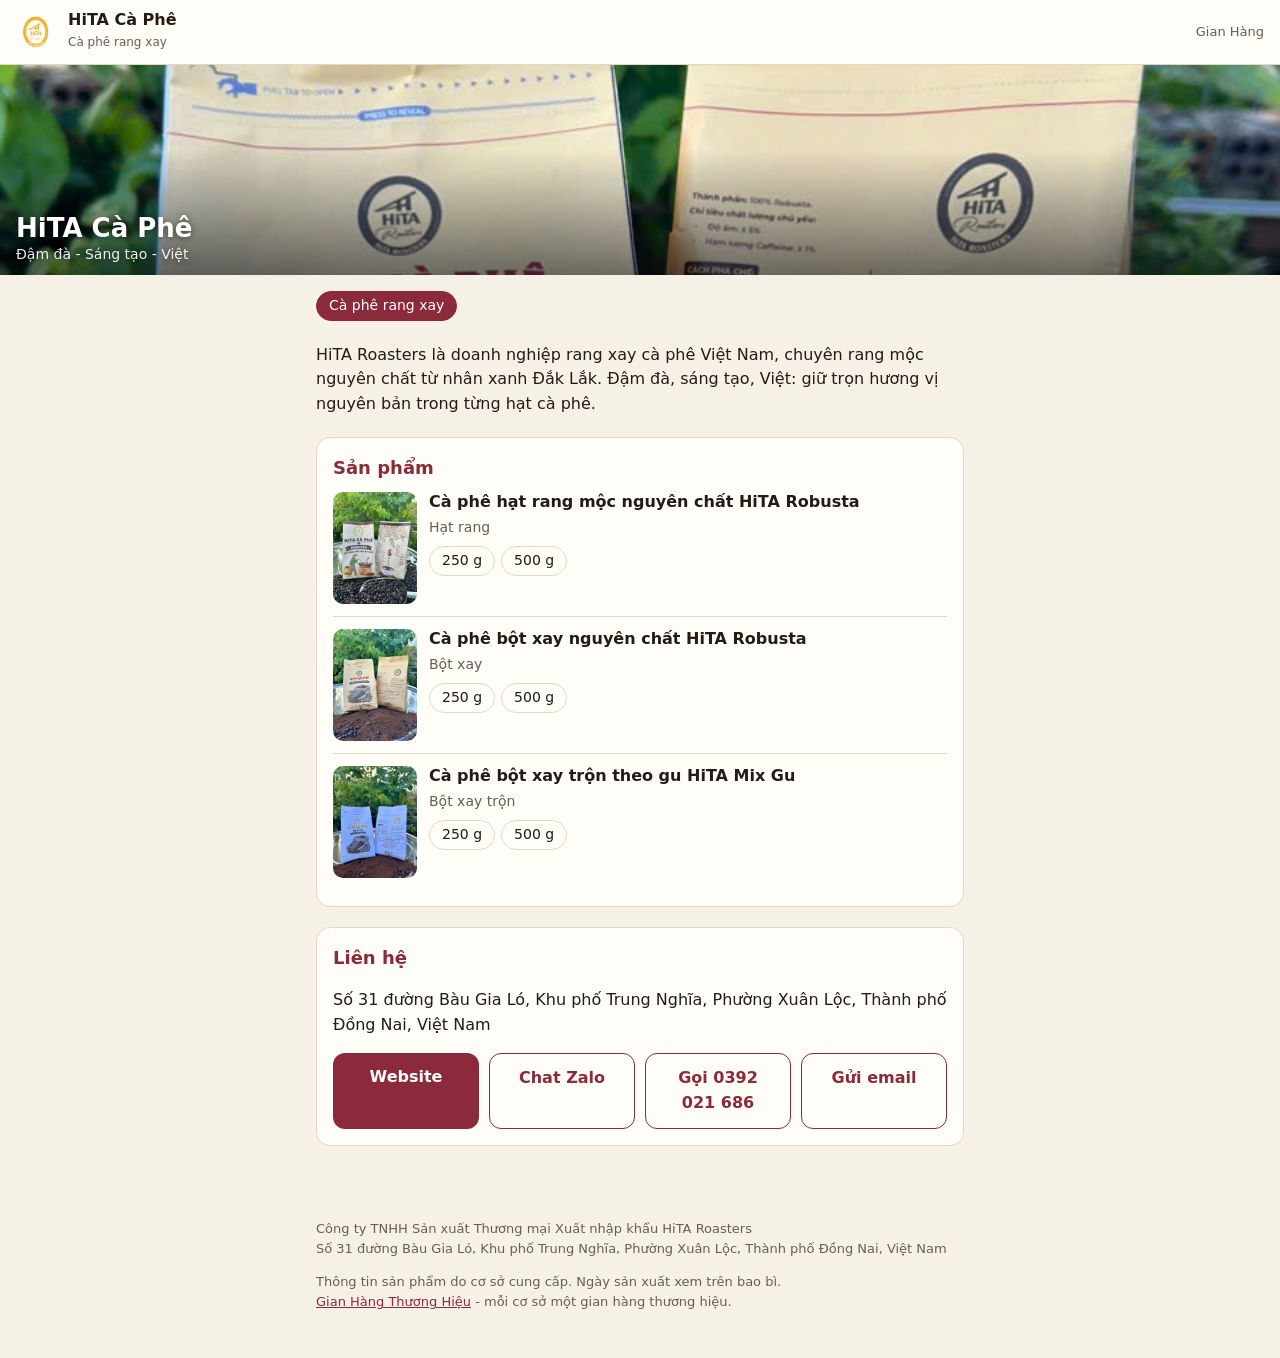
==== hita/index.html @ d390b3b4 "Chuyen thanh nen tang Gian Hang: moi co so mot gian hang, Hita la gian hang dau tien Co-Authored-By:" ====
<!doctype html>
<html lang="vi"><head><meta charset="utf-8">
<meta name="viewport" content="width=device-width,initial-scale=1">
<title>HiTA Cà Phê | Gian Hàng Thương Hiệu</title>
<meta name="description" content="HiTA Roasters là doanh nghiệp rang xay cà phê Việt Nam, chuyên rang mộc nguyên chất từ nhân xanh Đắk Lắk. Đậm đà, sáng tạo, Việt: giữ trọn hương vị nguyên bản trong từng hạt cà phê.">
<meta property="og:title" content="HiTA Cà Phê | Gian Hàng Thương Hiệu"><meta property="og:description" content="HiTA Roasters là doanh nghiệp rang xay cà phê Việt Nam, chuyên rang mộc nguyên chất từ nhân xanh Đắk Lắk. Đậm đà, sáng tạo, Việt: giữ trọn hương vị nguyên bản trong từng hạt cà phê."><meta property="og:type" content="website"><meta property="og:image" content="https://daithanhdoan65.github.io/gian-hang/co_so/hita/anh/hita-robusta-bot-xay.jpg"><meta property="og:url" content="https://daithanhdoan65.github.io/gian-hang/hita/">
<link rel="stylesheet" href="../style.css">
<style>:root{--nhan:#8a2a3a;--nut:#8a2a3a}@media (prefers-color-scheme:dark){:root:not([data-theme=light]){--nhan:#e0788a}}</style>
</head><body>
<div class="dau"><a href="../hita/"><img src="../co_so/hita/anh/logo.jpeg" alt=""><div><b>HiTA Cà Phê</b><span>Cà phê rang xay</span></div></a><a class="nt" href="../">Gian Hàng</a></div>
<div class="bia"><img src="../co_so/hita/anh/hita-robusta-bot-xay.jpg" alt=""><h1>HiTA Cà Phê<small>Đậm đà - Sáng tạo - Việt</small></h1></div><main><p style="margin-top:16px"><span class="chip dam">Cà phê rang xay</span></p><p>HiTA Roasters là doanh nghiệp rang xay cà phê Việt Nam, chuyên rang mộc nguyên chất từ nhân xanh Đắk Lắk. Đậm đà, sáng tạo, Việt: giữ trọn hương vị nguyên bản trong từng hạt cà phê.</p><section><h2>Sản phẩm</h2><div class="sp"><img src="../co_so/hita/anh/hita-robusta-hat-rang-moc.jpg" alt="" loading="lazy"><div><b>Cà phê hạt rang mộc nguyên chất HiTA Robusta</b><p>Hạt rang</p><a class="chip" href="../01/8938570838018/">250 g</a><a class="chip" href="../01/8938570838025/">500 g</a></div></div><div class="sp"><img src="../co_so/hita/anh/hita-robusta-bot-xay.jpg" alt="" loading="lazy"><div><b>Cà phê bột xay nguyên chất HiTA Robusta</b><p>Bột xay</p><a class="chip" href="../01/8938570838032/">250 g</a><a class="chip" href="../01/8938570838049/">500 g</a></div></div><div class="sp"><img src="../co_so/hita/anh/hita-mix-gu.jpg" alt="" loading="lazy"><div><b>Cà phê bột xay trộn theo gu HiTA Mix Gu</b><p>Bột xay trộn</p><a class="chip" href="../01/8938570838056/">250 g</a><a class="chip" href="../01/8938570838063/">500 g</a></div></div></section><section><h2>Liên hệ</h2><p>Số 31 đường Bàu Gia Ló, Khu phố Trung Nghĩa, Phường Xuân Lộc, Thành phố Đồng Nai, Việt Nam</p><div class="nut"><a href="https://hitaroasters.com" rel="noopener">Website</a><a class="phu" href="https://zalo.me/0392021686" rel="noopener">Chat Zalo</a><a class="phu" href="tel:+84392021686">Gọi 0392 021 686</a><a class="phu" href="mailto:info@hitaroasters.com">Gửi email</a></div></section></main><footer><p>Công ty TNHH Sản xuất Thương mại Xuất nhập khẩu HiTA Roasters<br>Số 31 đường Bàu Gia Ló, Khu phố Trung Nghĩa, Phường Xuân Lộc, Thành phố Đồng Nai, Việt Nam</p><p>Thông tin sản phẩm do cơ sở cung cấp. Ngày sản xuất xem trên bao bì.<br><a href="../">Gian Hàng Thương Hiệu</a> - mỗi cơ sở một gian hàng thương hiệu.</p></footer>
</body></html>
---- style.css ----
:root{--nen:#f6f1e7;--the:#fffdf8;--chu:#241b14;--phu:#6a5d50;--nhan:#8a2a3a;--vang:#b87a14;--vien:#e4d8c2;--nut:#8a2a3a;--nut-chu:#fff}
@media (prefers-color-scheme:dark){:root:not([data-theme=light]){--nen:#151210;--the:#201a16;--chu:#f1e9dc;--phu:#b7a994;--vang:#e2a948;--vien:#3a2f27}}
*{box-sizing:border-box}
body{margin:0;background:var(--nen);color:var(--chu);font:16px/1.55 system-ui,-apple-system,"Segoe UI",Roboto,sans-serif}
a{color:var(--nhan)}
.dau{display:flex;align-items:center;gap:12px;padding:10px 16px;background:var(--the);border-bottom:1px solid var(--vien)}
.dau img{width:40px;height:40px;border-radius:50%;object-fit:cover;flex:none}
.dau a{text-decoration:none;color:inherit;display:flex;align-items:center;gap:12px;min-width:0}
.dau b{display:block;font-size:16px;line-height:1.2}
.dau span{font-size:12px;color:var(--phu)}
.dau .nt{margin-left:auto;font-size:13px;color:var(--phu);white-space:nowrap}
main{max-width:680px;margin:0 auto;padding:0 16px 40px}
.bia{position:relative;margin:0;height:210px;overflow:hidden;background:var(--the)}
.bia img{width:100%;height:100%;object-fit:cover;object-position:center 35%;display:block}
.bia:after{content:"";position:absolute;inset:0;background:linear-gradient(to top,rgba(0,0,0,.55),transparent 60%)}
.bia h1{position:absolute;left:16px;right:16px;padding:0;bottom:12px;margin:0;color:#fff;z-index:1;font-size:26px;line-height:1.2;text-shadow:0 1px 6px rgba(0,0,0,.5)}
.bia h1 small{display:block;font-size:14px;font-weight:400;opacity:.92;margin-top:2px}
.anh{margin:16px 0 0;border-radius:16px;overflow:hidden;background:var(--the);border:1px solid var(--vien)}
.anh img{display:block;width:100%;height:auto}
h1{font-size:24px;line-height:1.25;margin:18px 0 6px}
h2{font-size:18px;margin:0 0 10px;color:var(--nhan)}
.chip{display:inline-block;padding:3px 12px;border-radius:999px;background:var(--the);border:1px solid var(--vien);font-size:14px;margin:0 6px 6px 0;color:inherit;text-decoration:none}
.chip.dam{background:var(--nut);border-color:var(--nut);color:var(--nut-chu)}
.vet{font-size:13px;color:var(--phu);margin:14px 0 0}
.vet a{color:var(--phu)}
.xacthuc{margin:14px 0;padding:12px 14px;border-radius:12px;background:var(--the);border:1px solid var(--vien);border-left:5px solid var(--vang);font-size:15px}
.xacthuc b{color:var(--vang)}
section{margin:20px 0;padding:16px;background:var(--the);border:1px solid var(--vien);border-radius:14px}
dl{margin:0}
dt{font-size:13px;color:var(--phu);margin-top:10px}
dt:first-child{margin-top:0}
dd{margin:2px 0 0}
ol{margin:0;padding-left:22px}
ol li{margin:6px 0}
.video{position:relative;padding-top:56.25%;border-radius:12px;overflow:hidden;background:#000}
.video iframe,.video video{position:absolute;inset:0;width:100%;height:100%;border:0}
.nut{display:flex;flex-wrap:wrap;gap:10px;margin-top:6px}
.nut a{flex:1 1 140px;text-align:center;padding:12px 14px;border-radius:12px;background:var(--nut);color:var(--nut-chu);text-decoration:none;font-weight:600}
.nut a.phu{background:transparent;color:var(--nhan);border:1.5px solid var(--nhan)}
.luoi{display:grid;grid-template-columns:1fr 1fr;gap:12px}
.the{display:block;text-decoration:none;color:inherit;border:1px solid var(--vien);border-radius:12px;overflow:hidden;background:var(--the)}
.the img{display:block;width:100%;aspect-ratio:3/4;object-fit:cover}
.the span{display:block;padding:8px 10px 10px;font-size:14px;line-height:1.35}
.the small{color:var(--phu)}
.sp{display:flex;gap:12px;padding:12px 0;border-top:1px solid var(--vien)}
.sp:first-of-type{border-top:0;padding-top:0}
.sp img{width:84px;height:112px;object-fit:cover;border-radius:10px;flex:none}
.sp b{display:block;line-height:1.3}
.sp p{margin:4px 0 8px;font-size:14px;color:var(--phu)}
.gh{display:flex;gap:14px;align-items:center;text-decoration:none;color:inherit;padding:14px;border:1px solid var(--vien);border-radius:14px;background:var(--the);margin-bottom:12px}
.gh img.lg{width:64px;height:64px;border-radius:50%;object-fit:cover;flex:none}
.gh b{display:block;font-size:17px}
.gh span{display:block;font-size:14px;color:var(--phu)}
.gh i{margin-left:auto;font-style:normal;font-size:22px;color:var(--nhan)}
footer{max-width:680px;margin:0 auto;padding:0 16px 32px;color:var(--phu);font-size:13px}
@media (min-width:560px){.luoi{grid-template-columns:repeat(3,1fr)}}
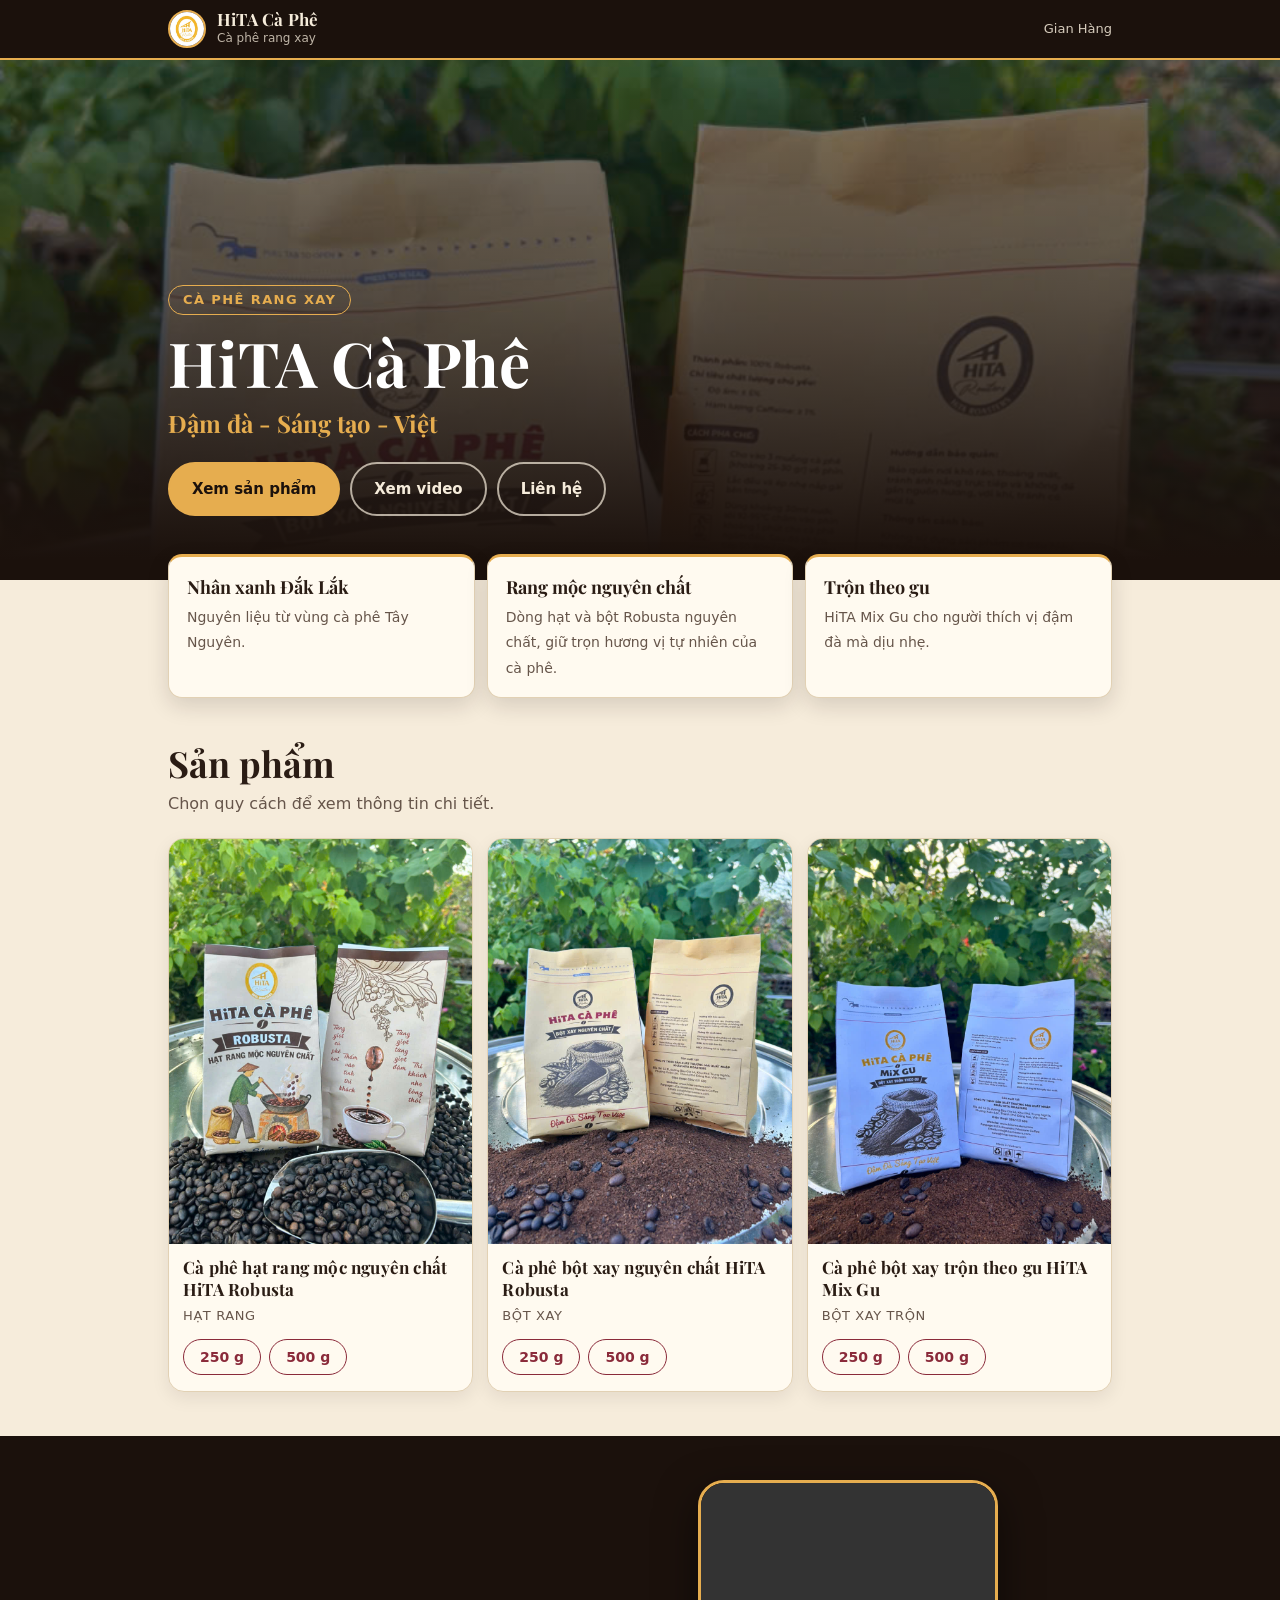
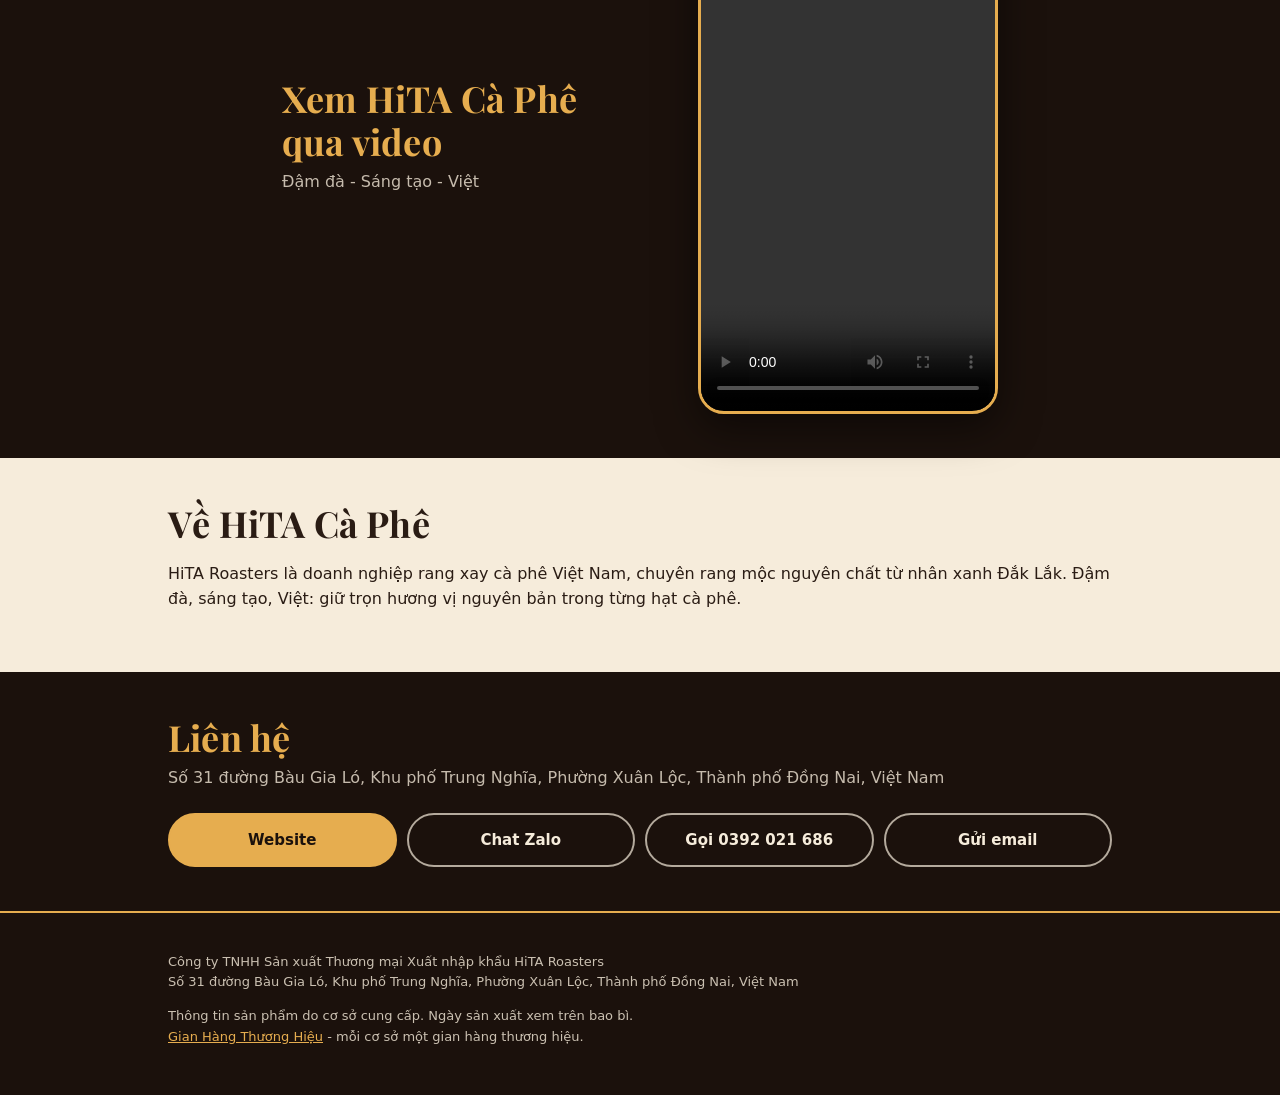
==== commit e5f8cee7: "Giao dien phong cach ca phe, video quang cao Hita, font luu san Co-Authored-By: Claude Sonnet 5.5 <n" ====
--- a/hita/index.html
+++ b/hita/index.html
@@ -1,12 +1,13 @@
 <!doctype html>
 <html lang="vi"><head><meta charset="utf-8">
 <meta name="viewport" content="width=device-width,initial-scale=1">
+<meta name="theme-color" content="#1b110c">
 <title>HiTA Cà Phê | Gian Hàng Thương Hiệu</title>
 <meta name="description" content="HiTA Roasters là doanh nghiệp rang xay cà phê Việt Nam, chuyên rang mộc nguyên chất từ nhân xanh Đắk Lắk. Đậm đà, sáng tạo, Việt: giữ trọn hương vị nguyên bản trong từng hạt cà phê.">
 <meta property="og:title" content="HiTA Cà Phê | Gian Hàng Thương Hiệu"><meta property="og:description" content="HiTA Roasters là doanh nghiệp rang xay cà phê Việt Nam, chuyên rang mộc nguyên chất từ nhân xanh Đắk Lắk. Đậm đà, sáng tạo, Việt: giữ trọn hương vị nguyên bản trong từng hạt cà phê."><meta property="og:type" content="website"><meta property="og:image" content="https://daithanhdoan65.github.io/gian-hang/co_so/hita/anh/hita-robusta-bot-xay.jpg"><meta property="og:url" content="https://daithanhdoan65.github.io/gian-hang/hita/">
 <link rel="stylesheet" href="../style.css">
-<style>:root{--nhan:#8a2a3a;--nut:#8a2a3a}@media (prefers-color-scheme:dark){:root:not([data-theme=light]){--nhan:#e0788a}}</style>
+<style>:root{--nhan:#8a2a3a;--nut:#8a2a3a}@media (prefers-color-scheme:dark){:root:not([data-theme=light]){--nhan:#e8909f}}</style>
 </head><body>
-<div class="dau"><a href="../hita/"><img src="../co_so/hita/anh/logo.jpeg" alt=""><div><b>HiTA Cà Phê</b><span>Cà phê rang xay</span></div></a><a class="nt" href="../">Gian Hàng</a></div>
-<div class="bia"><img src="../co_so/hita/anh/hita-robusta-bot-xay.jpg" alt=""><h1>HiTA Cà Phê<small>Đậm đà - Sáng tạo - Việt</small></h1></div><main><p style="margin-top:16px"><span class="chip dam">Cà phê rang xay</span></p><p>HiTA Roasters là doanh nghiệp rang xay cà phê Việt Nam, chuyên rang mộc nguyên chất từ nhân xanh Đắk Lắk. Đậm đà, sáng tạo, Việt: giữ trọn hương vị nguyên bản trong từng hạt cà phê.</p><section><h2>Sản phẩm</h2><div class="sp"><img src="../co_so/hita/anh/hita-robusta-hat-rang-moc.jpg" alt="" loading="lazy"><div><b>Cà phê hạt rang mộc nguyên chất HiTA Robusta</b><p>Hạt rang</p><a class="chip" href="../01/8938570838018/">250 g</a><a class="chip" href="../01/8938570838025/">500 g</a></div></div><div class="sp"><img src="../co_so/hita/anh/hita-robusta-bot-xay.jpg" alt="" loading="lazy"><div><b>Cà phê bột xay nguyên chất HiTA Robusta</b><p>Bột xay</p><a class="chip" href="../01/8938570838032/">250 g</a><a class="chip" href="../01/8938570838049/">500 g</a></div></div><div class="sp"><img src="../co_so/hita/anh/hita-mix-gu.jpg" alt="" loading="lazy"><div><b>Cà phê bột xay trộn theo gu HiTA Mix Gu</b><p>Bột xay trộn</p><a class="chip" href="../01/8938570838056/">250 g</a><a class="chip" href="../01/8938570838063/">500 g</a></div></div></section><section><h2>Liên hệ</h2><p>Số 31 đường Bàu Gia Ló, Khu phố Trung Nghĩa, Phường Xuân Lộc, Thành phố Đồng Nai, Việt Nam</p><div class="nut"><a href="https://hitaroasters.com" rel="noopener">Website</a><a class="phu" href="https://zalo.me/0392021686" rel="noopener">Chat Zalo</a><a class="phu" href="tel:+84392021686">Gọi 0392 021 686</a><a class="phu" href="mailto:info@hitaroasters.com">Gửi email</a></div></section></main><footer><p>Công ty TNHH Sản xuất Thương mại Xuất nhập khẩu HiTA Roasters<br>Số 31 đường Bàu Gia Ló, Khu phố Trung Nghĩa, Phường Xuân Lộc, Thành phố Đồng Nai, Việt Nam</p><p>Thông tin sản phẩm do cơ sở cung cấp. Ngày sản xuất xem trên bao bì.<br><a href="../">Gian Hàng Thương Hiệu</a> - mỗi cơ sở một gian hàng thương hiệu.</p></footer>
+<header class="dau"><div class="w"><a href="../hita/"><img src="../co_so/hita/anh/logo.jpeg" alt=""><div><b class="serif">HiTA Cà Phê</b><span>Cà phê rang xay</span></div></a><a class="nt" href="../">Gian Hàng</a></div></header>
+<section class="hero"><img src="../co_so/hita/anh/hita-robusta-bot-xay.jpg" alt=""><div class="w"><span class="tag">Cà phê rang xay</span><h1>HiTA Cà Phê</h1><p class="kh">Đậm đà - Sáng tạo - Việt</p><div class="hang"><a class="btn vang" href="#san-pham">Xem sản phẩm</a><a class="btn vien" href="#video">Xem video</a><a class="btn vien" href="#lien-he">Liên hệ</a></div></div></section><div class="w mach"><div><b>Nhân xanh Đắk Lắk</b><span>Nguyên liệu từ vùng cà phê Tây Nguyên.</span></div><div><b>Rang mộc nguyên chất</b><span>Dòng hạt và bột Robusta nguyên chất, giữ trọn hương vị tự nhiên của cà phê.</span></div><div><b>Trộn theo gu</b><span>HiTA Mix Gu cho người thích vị đậm đà mà dịu nhẹ.</span></div></div><section class="moi" id="san-pham"><div class="w"><h2>Sản phẩm</h2><p class="phude">Chọn quy cách để xem thông tin chi tiết.</p><div class="luoi"><div class="sp"><a href="../01/8938570838018/"><img src="../co_so/hita/anh/hita-robusta-hat-rang-moc.jpg" alt="Cà phê hạt rang mộc nguyên chất HiTA Robusta" loading="lazy"></a><div class="nd"><h3>Cà phê hạt rang mộc nguyên chất HiTA Robusta</h3><span class="d">Hạt rang</span><div class="kl"><a href="../01/8938570838018/">250 g</a><a href="../01/8938570838025/">500 g</a></div></div></div><div class="sp"><a href="../01/8938570838032/"><img src="../co_so/hita/anh/hita-robusta-bot-xay.jpg" alt="Cà phê bột xay nguyên chất HiTA Robusta" loading="lazy"></a><div class="nd"><h3>Cà phê bột xay nguyên chất HiTA Robusta</h3><span class="d">Bột xay</span><div class="kl"><a href="../01/8938570838032/">250 g</a><a href="../01/8938570838049/">500 g</a></div></div></div><div class="sp"><a href="../01/8938570838056/"><img src="../co_so/hita/anh/hita-mix-gu.jpg" alt="Cà phê bột xay trộn theo gu HiTA Mix Gu" loading="lazy"></a><div class="nd"><h3>Cà phê bột xay trộn theo gu HiTA Mix Gu</h3><span class="d">Bột xay trộn</span><div class="kl"><a href="../01/8938570838056/">250 g</a><a href="../01/8938570838063/">500 g</a></div></div></div></div></div></section><section class="dem" id="video"><div class="w khung-video"><div class="nd"><h2>Xem HiTA Cà Phê qua video</h2><p class="phude">Đậm đà - Sáng tạo - Việt</p></div><div class="dt"><video controls preload="metadata" playsinline src="../co_so/hita/video/quang-cao-hita.mp4#t=0.1"></video></div></div></section><section class="moi"><div class="w"><h2>Về HiTA Cà Phê</h2><p>HiTA Roasters là doanh nghiệp rang xay cà phê Việt Nam, chuyên rang mộc nguyên chất từ nhân xanh Đắk Lắk. Đậm đà, sáng tạo, Việt: giữ trọn hương vị nguyên bản trong từng hạt cà phê.</p></div></section><section class="dem" id="lien-he"><div class="w"><h2>Liên hệ</h2><p class="phude">Số 31 đường Bàu Gia Ló, Khu phố Trung Nghĩa, Phường Xuân Lộc, Thành phố Đồng Nai, Việt Nam</p><div class="nut"><a href="https://hitaroasters.com" rel="noopener">Website</a><a class="phu" href="https://zalo.me/0392021686" rel="noopener">Chat Zalo</a><a class="phu" href="tel:+84392021686">Gọi 0392 021 686</a><a class="phu" href="mailto:info@hitaroasters.com">Gửi email</a></div></div></section><footer class="chan"><div class="w"><p>Công ty TNHH Sản xuất Thương mại Xuất nhập khẩu HiTA Roasters<br>Số 31 đường Bàu Gia Ló, Khu phố Trung Nghĩa, Phường Xuân Lộc, Thành phố Đồng Nai, Việt Nam</p><p>Thông tin sản phẩm do cơ sở cung cấp. Ngày sản xuất xem trên bao bì.<br><a href="../">Gian Hàng Thương Hiệu</a> - mỗi cơ sở một gian hàng thương hiệu.</p></div></footer>
 </body></html>
--- a/style.css
+++ b/style.css
@@ -1,56 +1,97 @@
-:root{--nen:#f6f1e7;--the:#fffdf8;--chu:#241b14;--phu:#6a5d50;--nhan:#8a2a3a;--vang:#b87a14;--vien:#e4d8c2;--nut:#8a2a3a;--nut-chu:#fff}
-@media (prefers-color-scheme:dark){:root:not([data-theme=light]){--nen:#151210;--the:#201a16;--chu:#f1e9dc;--phu:#b7a994;--vang:#e2a948;--vien:#3a2f27}}
+@font-face{font-family:"Playfair Display";font-weight:700;font-style:normal;font-display:swap;src:url(font/pf700.ttf) format("truetype")}
+:root{--ca:#1b110c;--ca2:#2b1b12;--kem:#f6ecdb;--vang:#e6ad4f;--nen:#f6ecdb;--the:#fffaf0;--chu:#2a1c14;--phu:#66554a;--vien:#e2d1b4;--nhan:#8a2a3a;--nut:#8a2a3a;--nut-chu:#fff}
+@media (prefers-color-scheme:dark){:root:not([data-theme=light]){--nen:#150e0a;--the:#241a13;--chu:#f4eadb;--phu:#c2b19a;--vien:#3d2e24}}
 *{box-sizing:border-box}
-body{margin:0;background:var(--nen);color:var(--chu);font:16px/1.55 system-ui,-apple-system,"Segoe UI",Roboto,sans-serif}
+html{scroll-behavior:smooth}
+body{margin:0;background:var(--nen);color:var(--chu);font:16px/1.6 system-ui,-apple-system,"Segoe UI",Roboto,sans-serif}
 a{color:var(--nhan)}
-.dau{display:flex;align-items:center;gap:12px;padding:10px 16px;background:var(--the);border-bottom:1px solid var(--vien)}
-.dau img{width:40px;height:40px;border-radius:50%;object-fit:cover;flex:none}
-.dau a{text-decoration:none;color:inherit;display:flex;align-items:center;gap:12px;min-width:0}
-.dau b{display:block;font-size:16px;line-height:1.2}
-.dau span{font-size:12px;color:var(--phu)}
-.dau .nt{margin-left:auto;font-size:13px;color:var(--phu);white-space:nowrap}
-main{max-width:680px;margin:0 auto;padding:0 16px 40px}
-.bia{position:relative;margin:0;height:210px;overflow:hidden;background:var(--the)}
-.bia img{width:100%;height:100%;object-fit:cover;object-position:center 35%;display:block}
-.bia:after{content:"";position:absolute;inset:0;background:linear-gradient(to top,rgba(0,0,0,.55),transparent 60%)}
-.bia h1{position:absolute;left:16px;right:16px;padding:0;bottom:12px;margin:0;color:#fff;z-index:1;font-size:26px;line-height:1.2;text-shadow:0 1px 6px rgba(0,0,0,.5)}
-.bia h1 small{display:block;font-size:14px;font-weight:400;opacity:.92;margin-top:2px}
-.anh{margin:16px 0 0;border-radius:16px;overflow:hidden;background:var(--the);border:1px solid var(--vien)}
-.anh img{display:block;width:100%;height:auto}
-h1{font-size:24px;line-height:1.25;margin:18px 0 6px}
-h2{font-size:18px;margin:0 0 10px;color:var(--nhan)}
-.chip{display:inline-block;padding:3px 12px;border-radius:999px;background:var(--the);border:1px solid var(--vien);font-size:14px;margin:0 6px 6px 0;color:inherit;text-decoration:none}
-.chip.dam{background:var(--nut);border-color:var(--nut);color:var(--nut-chu)}
-.vet{font-size:13px;color:var(--phu);margin:14px 0 0}
+h1,h2,h3,.serif{font-family:"Playfair Display",Georgia,"Times New Roman",serif;font-weight:700;letter-spacing:.2px}
+.w{max-width:980px;margin:0 auto;padding:0 18px}
+.dau{position:sticky;top:0;z-index:5;background:var(--ca);color:var(--kem);border-bottom:2px solid var(--vang)}
+.dau .w{display:flex;align-items:center;gap:12px;height:58px}
+.dau a{color:inherit;text-decoration:none;display:flex;align-items:center;gap:11px;min-width:0}
+.dau img{width:38px;height:38px;border-radius:50%;object-fit:cover;flex:none;border:2px solid var(--vang)}
+.dau b{display:block;font-size:17px;line-height:1.15}
+.dau span{display:block;font-size:12px;opacity:.75}
+.dau .nt{margin-left:auto;font-size:13px;opacity:.85;white-space:nowrap}
+.hero{position:relative;background:var(--ca);color:var(--kem);overflow:hidden;min-height:430px;display:flex;align-items:flex-end}
+.hero>img{position:absolute;inset:0;width:100%;height:100%;object-fit:cover;object-position:center 30%;opacity:.62}
+.hero:before{content:"";position:absolute;inset:0;z-index:1;background:linear-gradient(to top,var(--ca) 4%,rgba(27,17,12,.55) 55%,rgba(27,17,12,.25))}
+.hero .w{position:relative;z-index:2;width:100%;padding-bottom:64px;padding-top:60px}
+.tag{display:inline-block;padding:4px 14px;border:1.5px solid var(--vang);border-radius:999px;color:var(--vang);font-size:13px;letter-spacing:1.4px;text-transform:uppercase;font-weight:600}
+.hero h1{font-size:44px;line-height:1.1;margin:14px 0 6px;color:#fff}
+.hero .kh{font-size:20px;color:var(--vang);margin:0 0 20px;font-family:"Playfair Display",Georgia,serif}
+.btn,.nut a{display:inline-block;text-align:center;padding:13px 22px;border-radius:999px;background:var(--nut);color:var(--nut-chu);text-decoration:none;font-weight:700;font-size:15px;border:2px solid var(--nut)}
+.btn.vang{background:var(--vang);border-color:var(--vang);color:var(--ca)}
+.btn.vien,.nut a.phu{background:transparent;color:var(--nhan);border-color:var(--nhan)}
+.dem .btn.vien,.dem .nut a.phu,.hero .btn.vien{color:var(--kem);border-color:rgba(246,236,219,.7)}
+.dem .nut a{background:var(--vang);border-color:var(--vang);color:var(--ca)}
+.dem .nut a.phu{background:transparent;color:var(--kem);border-color:rgba(246,236,219,.7)}
+.hang{display:flex;flex-wrap:wrap;gap:10px}
+.nut{display:flex;flex-wrap:wrap;gap:10px;margin-top:14px}
+.nut a{flex:1 1 150px}
+.dem{background:var(--ca);color:var(--kem);padding:44px 0}
+.dem h2{color:var(--vang)}
+.dem a{color:var(--vang)}
+.moi{padding:44px 0}
+h2{font-size:30px;line-height:1.2;margin:0 0 6px}
+.phude{margin:0 0 22px;color:var(--phu)}
+.dem .phude{color:rgba(246,236,219,.78)}
+.mach{display:grid;grid-template-columns:1fr;gap:12px;margin:-26px auto 0;position:relative;z-index:3}
+.mach div{background:var(--the);border:1px solid var(--vien);border-top:3px solid var(--vang);border-radius:14px;padding:16px 18px;box-shadow:0 8px 22px rgba(27,17,12,.14)}
+.mach b{display:block;font-family:"Playfair Display",Georgia,serif;font-size:18px;margin-bottom:2px}
+.mach span{font-size:14px;color:var(--phu)}
+.luoi{display:grid;grid-template-columns:1fr 1fr;gap:14px}
+.sp{background:var(--the);border:1px solid var(--vien);border-radius:16px;overflow:hidden;display:flex;flex-direction:column;box-shadow:0 6px 18px rgba(27,17,12,.08)}
+.sp img{display:block;width:100%;aspect-ratio:3/4;object-fit:cover}
+.sp .nd{padding:12px 14px 16px;display:flex;flex-direction:column;gap:6px;flex:1}
+.sp h3{font-size:17px;line-height:1.3;margin:0}
+.sp .d{font-size:13px;color:var(--phu);letter-spacing:.6px;text-transform:uppercase}
+.kl{display:flex;flex-wrap:wrap;gap:8px;margin-top:auto;padding-top:6px}
+.kl a{padding:6px 16px;border-radius:999px;border:1.5px solid var(--nhan);color:var(--nhan);text-decoration:none;font-weight:700;font-size:14px}
+.kl a:hover{background:var(--nhan);color:#fff}
+.khung-video{display:flex;flex-direction:column;align-items:center;gap:22px}
+.dt{width:100%;max-width:300px;aspect-ratio:9/16;border-radius:26px;border:3px solid var(--vang);overflow:hidden;background:#000;box-shadow:0 14px 40px rgba(0,0,0,.5)}
+.dt video,.dt iframe{width:100%;height:100%;display:block;border:0;object-fit:cover}
+.video{position:relative;padding-top:56.25%;border-radius:14px;overflow:hidden;background:#000;width:100%}
+.video iframe,.video video{position:absolute;inset:0;width:100%;height:100%;border:0}
+.vet{padding:14px 0 0;font-size:14px;color:var(--phu)}
 .vet a{color:var(--phu)}
-.xacthuc{margin:14px 0;padding:12px 14px;border-radius:12px;background:var(--the);border:1px solid var(--vien);border-left:5px solid var(--vang);font-size:15px}
-.xacthuc b{color:var(--vang)}
-section{margin:20px 0;padding:16px;background:var(--the);border:1px solid var(--vien);border-radius:14px}
-dl{margin:0}
-dt{font-size:13px;color:var(--phu);margin-top:10px}
-dt:first-child{margin-top:0}
-dd{margin:2px 0 0}
-ol{margin:0;padding-left:22px}
-ol li{margin:6px 0}
-.video{position:relative;padding-top:56.25%;border-radius:12px;overflow:hidden;background:#000}
-.video iframe,.video video{position:absolute;inset:0;width:100%;height:100%;border:0}
-.nut{display:flex;flex-wrap:wrap;gap:10px;margin-top:6px}
-.nut a{flex:1 1 140px;text-align:center;padding:12px 14px;border-radius:12px;background:var(--nut);color:var(--nut-chu);text-decoration:none;font-weight:600}
-.nut a.phu{background:transparent;color:var(--nhan);border:1.5px solid var(--nhan)}
-.luoi{display:grid;grid-template-columns:1fr 1fr;gap:12px}
-.the{display:block;text-decoration:none;color:inherit;border:1px solid var(--vien);border-radius:12px;overflow:hidden;background:var(--the)}
-.the img{display:block;width:100%;aspect-ratio:3/4;object-fit:cover}
-.the span{display:block;padding:8px 10px 10px;font-size:14px;line-height:1.35}
-.the small{color:var(--phu)}
-.sp{display:flex;gap:12px;padding:12px 0;border-top:1px solid var(--vien)}
-.sp:first-of-type{border-top:0;padding-top:0}
-.sp img{width:84px;height:112px;object-fit:cover;border-radius:10px;flex:none}
-.sp b{display:block;line-height:1.3}
-.sp p{margin:4px 0 8px;font-size:14px;color:var(--phu)}
-.gh{display:flex;gap:14px;align-items:center;text-decoration:none;color:inherit;padding:14px;border:1px solid var(--vien);border-radius:14px;background:var(--the);margin-bottom:12px}
-.gh img.lg{width:64px;height:64px;border-radius:50%;object-fit:cover;flex:none}
-.gh b{display:block;font-size:17px}
-.gh span{display:block;font-size:14px;color:var(--phu)}
-.gh i{margin-left:auto;font-style:normal;font-size:22px;color:var(--nhan)}
-footer{max-width:680px;margin:0 auto;padding:0 16px 32px;color:var(--phu);font-size:13px}
-@media (min-width:560px){.luoi{grid-template-columns:repeat(3,1fr)}}
+.ct{display:grid;grid-template-columns:1fr;gap:22px;padding:26px 0 8px}
+.ct figure{margin:0;border-radius:20px;overflow:hidden;background:var(--the);border:1px solid var(--vien);box-shadow:0 10px 28px rgba(27,17,12,.16)}
+.ct figure img{display:block;width:100%;height:auto}
+.ct h1{font-size:30px;line-height:1.2;margin:0 0 10px}
+.chip{display:inline-block;padding:4px 14px;border-radius:999px;background:var(--the);border:1px solid var(--vien);font-size:14px;margin:0 6px 8px 0}
+.chip.dam{background:var(--nut);border-color:var(--nut);color:var(--nut-chu);font-weight:700}
+.xacthuc{margin:10px 0 4px;padding:12px 14px;border-radius:12px;background:var(--the);border:1px solid var(--vien);border-left:5px solid var(--vang);font-size:15px}
+.xacthuc b{color:var(--nhan)}
+.bang{margin:18px 0 0;border:1px solid var(--vien);border-radius:14px;overflow:hidden;background:var(--the)}
+.bang div{padding:11px 16px;border-top:1px solid var(--vien)}
+.bang div:first-child{border-top:0}
+.bang dt{font-size:12px;letter-spacing:.8px;text-transform:uppercase;color:var(--phu)}
+.bang dd{margin:2px 0 0}
+.buoc{list-style:none;margin:0;padding:0;counter-reset:b;display:grid;gap:12px}
+.buoc li{counter-increment:b;display:flex;gap:14px;align-items:flex-start;background:var(--the);border:1px solid var(--vien);border-radius:14px;padding:14px 16px}
+.buoc li:before{content:counter(b);flex:none;width:34px;height:34px;border-radius:50%;background:var(--nut);color:var(--nut-chu);font:700 17px/34px "Playfair Display",Georgia,serif;text-align:center}
+.duongdan{font-size:14px;color:var(--phu);padding-top:16px}
+.duongdan a{color:var(--phu)}
+.gh{display:block;text-decoration:none;color:inherit;border:1px solid var(--vien);border-radius:18px;overflow:hidden;background:var(--the);box-shadow:0 6px 18px rgba(27,17,12,.1)}
+.gh .bia{height:150px;background:var(--ca)}
+.gh .bia img{width:100%;height:100%;object-fit:cover;display:block;opacity:.85}
+.gh .tt{display:flex;gap:14px;align-items:center;padding:0 16px 16px;margin-top:-30px}
+.gh .tt img{width:64px;height:64px;border-radius:50%;object-fit:cover;border:3px solid var(--vang);background:#fff;flex:none}
+.gh .tt div{padding-top:30px}
+.gh b{display:block;font-family:"Playfair Display",Georgia,serif;font-size:19px;line-height:1.2}
+.gh span{font-size:14px;color:var(--phu)}
+.chan{background:var(--ca);color:rgba(246,236,219,.8);padding:26px 0 34px;font-size:13px;border-top:2px solid var(--vang)}
+.chan a{color:var(--vang)}
+@media (min-width:720px){
+.hero{min-height:520px}.hero h1{font-size:62px}.hero .kh{font-size:24px}
+.mach{grid-template-columns:repeat(3,1fr)}
+.luoi{grid-template-columns:repeat(3,1fr)}
+.khung-video{flex-direction:row;justify-content:center;gap:56px}
+.khung-video .nd{max-width:360px}
+.ct{grid-template-columns:1fr 1fr;align-items:start;gap:40px}
+.ct figure{position:sticky;top:84px}
+h2{font-size:36px}
+}
